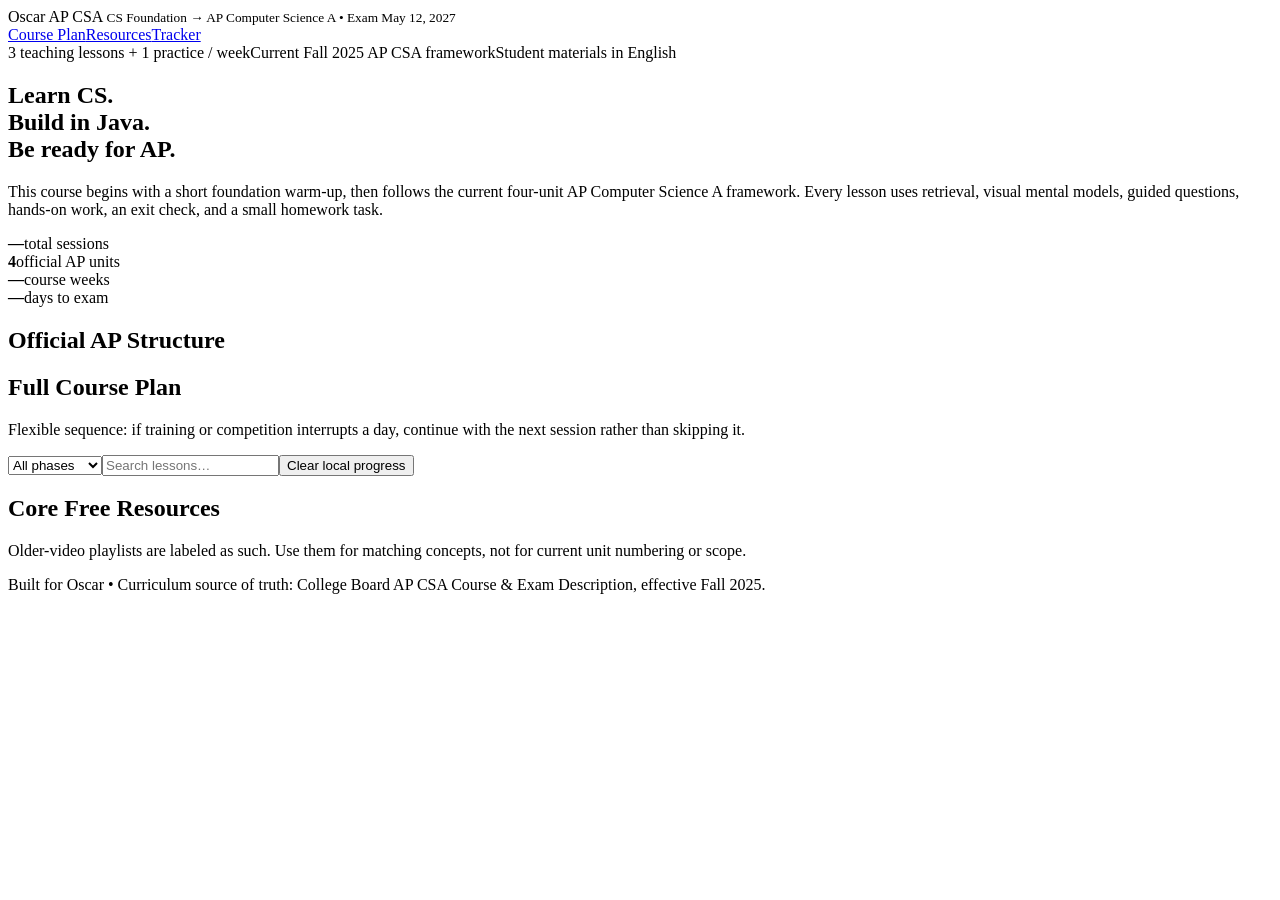
==== index.html @ ec940143 "Add index.html" ====
<!doctype html><html lang="en"><head><meta charset="utf-8"><meta name="viewport" content="width=device-width,initial-scale=1"><title>Oscar AP CSA Course</title><link rel="stylesheet" href="styles.css"></head><body>
<header class="topbar"><div class="wrap"><div class="brand">Oscar AP CSA <small>CS Foundation → AP Computer Science A • Exam May 12, 2027</small></div><nav class="navlinks"><a href="#plan">Course Plan</a><a href="#resources">Resources</a><a href="tracker.html">Tracker</a></nav></div></header>
<main><section class="hero"><div class="wrap"><div class="badges"><span class="badge">3 teaching lessons + 1 practice / week</span><span class="badge">Current Fall 2025 AP CSA framework</span><span class="badge">Student materials in English</span></div><h1>Learn CS.<br>Build in Java.<br>Be ready for AP.</h1><p>This course begins with a short foundation warm-up, then follows the current four-unit AP Computer Science A framework. Every lesson uses retrieval, visual mental models, guided questions, hands-on work, an exit check, and a small homework task.</p><div class="stats"><div class="stat"><b id="lessonCount">—</b><span class="muted">total sessions</span></div><div class="stat"><b>4</b><span class="muted">official AP units</span></div><div class="stat"><b id="weeksCount">—</b><span class="muted">course weeks</span></div><div class="stat"><b id="countdown">—</b><span class="muted">days to exam</span></div></div></div></section>
<section class="section"><div class="wrap"><h2>Official AP Structure</h2><div class="grid g2" id="unitCards"></div></div></section>
<section class="section" id="plan"><div class="wrap"><h2>Full Course Plan</h2><p class="muted">Flexible sequence: if training or competition interrupts a day, continue with the next session rather than skipping it.</p><div class="toolbar"><select id="phaseFilter"><option value="all">All phases</option><option>Foundation</option><option>Unit 1</option><option>Unit 2</option><option>Unit 3</option><option>Unit 4</option><option>Exam Mode</option></select><input id="search" placeholder="Search lessons…"><button class="btn" id="clearProgress">Clear local progress</button></div><div id="weeks"></div></div></section>
<section class="section" id="resources"><div class="wrap"><h2>Core Free Resources</h2><div class="card" id="resourcesList"></div><p class="muted">Older-video playlists are labeled as such. Use them for matching concepts, not for current unit numbering or scope.</p></div></section>
</main><footer class="footer"><div class="wrap">Built for Oscar • Curriculum source of truth: College Board AP CSA Course & Exam Description, effective Fall 2025.</div></footer>
<script src="data.js"></script><script src="app.js"></script></body></html>
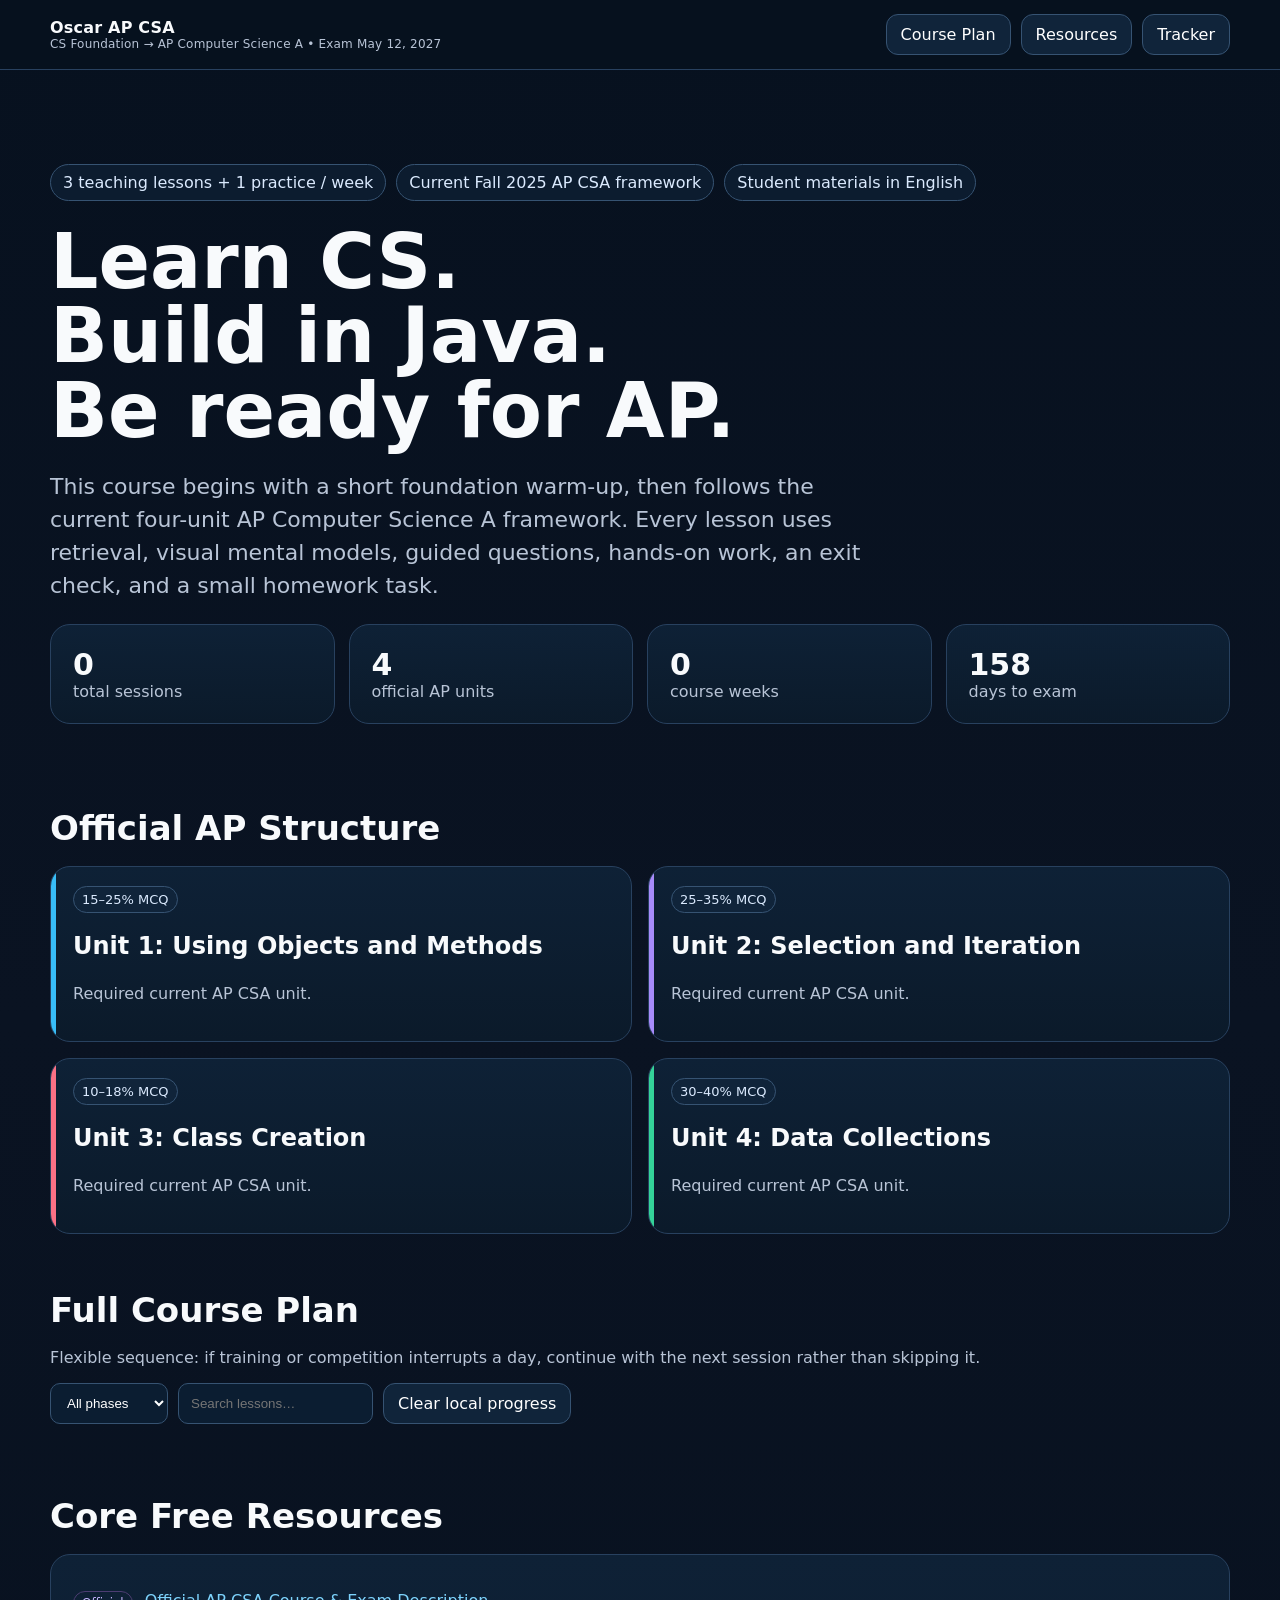
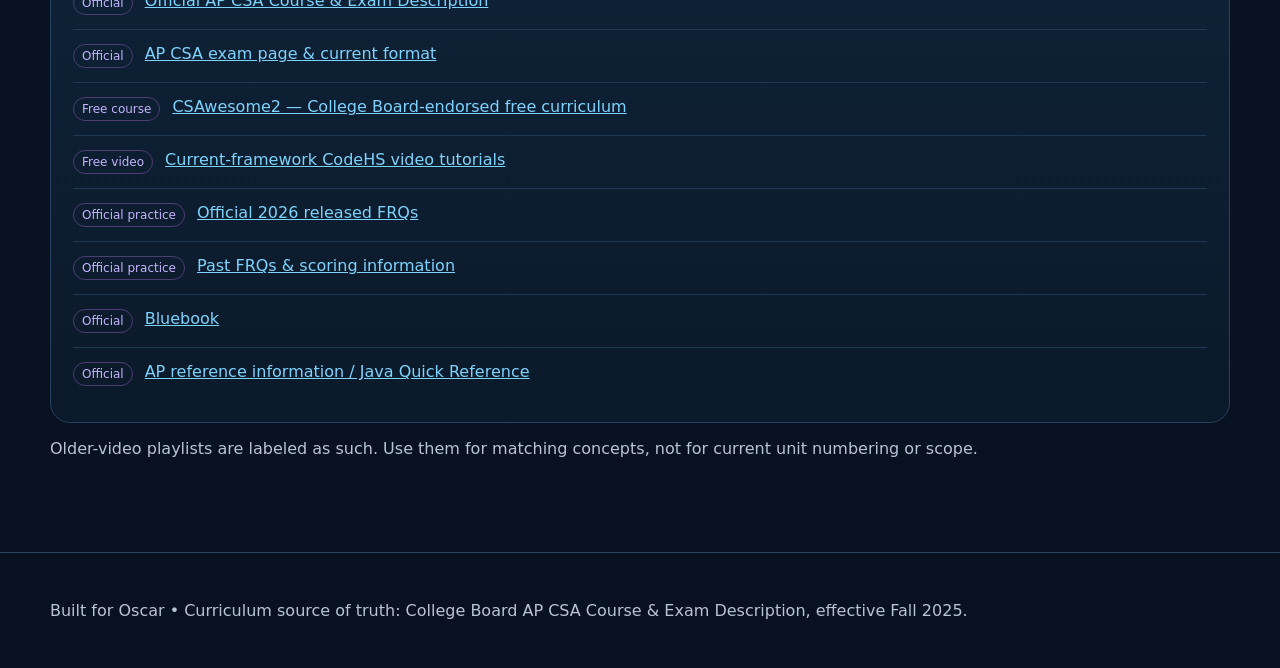
==== commit 482f4637: "Load split course data" ====
--- a/index.html
+++ b/index.html
@@ -5,4 +5,4 @@
 <section class="section" id="plan"><div class="wrap"><h2>Full Course Plan</h2><p class="muted">Flexible sequence: if training or competition interrupts a day, continue with the next session rather than skipping it.</p><div class="toolbar"><select id="phaseFilter"><option value="all">All phases</option><option>Foundation</option><option>Unit 1</option><option>Unit 2</option><option>Unit 3</option><option>Unit 4</option><option>Exam Mode</option></select><input id="search" placeholder="Search lessons…"><button class="btn" id="clearProgress">Clear local progress</button></div><div id="weeks"></div></div></section>
 <section class="section" id="resources"><div class="wrap"><h2>Core Free Resources</h2><div class="card" id="resourcesList"></div><p class="muted">Older-video playlists are labeled as such. Use them for matching concepts, not for current unit numbering or scope.</p></div></section>
 </main><footer class="footer"><div class="wrap">Built for Oscar • Curriculum source of truth: College Board AP CSA Course & Exam Description, effective Fall 2025.</div></footer>
-<script src="data.js"></script><script src="app.js"></script></body></html>+<script src="data.js"></script><script src="data-1.js"></script><script src="data-2.js"></script><script src="data-3.js"></script><script src="data-4.js"></script><script src="data-5.js"></script><script src="data-6.js"></script><script src="data-7.js"></script><script src="data-8.js"></script><script src="data-9.js"></script><script src="data-10.js"></script><script src="app.js"></script></body></html>
--- a/styles.css
+++ b/styles.css
@@ -0,0 +1,4 @@
+:root{--bg:#07111f;--panel:#0d1b2a;--panel2:#11233a;--text:#f8fafc;--muted:#b8c4d6;--accent:#38bdf8;--green:#34d399;--purple:#a78bfa;--rose:#fb7185;--line:#28415f;--code:#020617;--gold:#fbbf24}
+*{box-sizing:border-box}html{scroll-behavior:smooth}body{margin:0;background:linear-gradient(180deg,#07111f,#0a1322 45%,#07111f);color:var(--text);font-family:Inter,ui-sans-serif,system-ui,-apple-system,BlinkMacSystemFont,"Segoe UI",sans-serif}a{color:#7dd3fc}button{font:inherit}.wrap{width:min(1180px,calc(100% - 36px));margin:auto}.topbar{position:sticky;top:0;z-index:50;background:rgba(7,17,31,.94);backdrop-filter:blur(10px);border-bottom:1px solid var(--line)}.topbar .wrap{display:flex;align-items:center;justify-content:space-between;padding:14px 0}.brand{font-weight:800;letter-spacing:.2px}.brand small{display:block;font-weight:500;color:var(--muted);font-size:12px}.navlinks{display:flex;gap:10px;flex-wrap:wrap}.btn,.navlinks a{border:1px solid #365372;background:#10243a;color:#fff;padding:10px 14px;border-radius:12px;text-decoration:none;cursor:pointer}.hero{padding:70px 0 34px}.hero h1{font-size:clamp(42px,7vw,76px);line-height:.98;margin:0 0 18px}.hero p{font-size:22px;color:var(--muted);max-width:850px;line-height:1.5}.badges{display:flex;flex-wrap:wrap;gap:10px;margin:24px 0}.badge{border:1px solid #365372;background:#0c1c2f;padding:8px 12px;border-radius:999px;color:#dbeafe}.stats{display:grid;grid-template-columns:repeat(4,1fr);gap:14px;margin:22px 0}.stat,.card{background:linear-gradient(180deg,#0e2136,#0b1a2a);border:1px solid var(--line);border-radius:20px;padding:22px}.stat b{font-size:30px;display:block}.section{padding:28px 0}.section h2{font-size:34px;margin:0 0 18px}.section h3{font-size:24px}.muted{color:var(--muted)}.grid{display:grid;gap:16px}.g2{grid-template-columns:repeat(2,1fr)}.g3{grid-template-columns:repeat(3,1fr)}.unit-card{position:relative;overflow:hidden}.unit-card:before{content:"";position:absolute;inset:0 auto 0 0;width:5px;background:var(--u)}.weight{font-size:13px;color:#dbeafe;background:#10243a;border:1px solid #365372;padding:5px 8px;border-radius:999px}.week{margin:18px 0;border:1px solid var(--line);border-radius:18px;overflow:hidden;background:#091726}.week-head{display:flex;justify-content:space-between;align-items:center;padding:16px 18px;background:#0e2034}.sessions{display:grid;grid-template-columns:repeat(4,1fr);gap:1px;background:var(--line)}.session{background:#0a1727;padding:16px;min-height:155px}.session a{font-weight:750;text-decoration:none;color:white}.session .meta{font-size:12px;color:#93c5fd;margin:8px 0}.session.done{outline:2px solid var(--green);outline-offset:-2px}.toolbar{display:flex;gap:10px;flex-wrap:wrap;margin:16px 0}.toolbar select,.toolbar input{background:#0b1d31;color:#fff;border:1px solid #365372;border-radius:10px;padding:10px 12px}.resource{display:flex;gap:12px;align-items:flex-start;padding:14px 0;border-bottom:1px solid #1f3853}.resource:last-child{border:0}.kind{font-size:12px;color:#c4b5fd;border:1px solid #4c3d72;border-radius:999px;padding:4px 8px;white-space:nowrap}.footer{padding:48px 0;color:var(--muted);border-top:1px solid var(--line);margin-top:50px}
+.deckbody{overflow:hidden}.deck{height:100vh;width:100vw;position:relative}.slide{display:none;height:100vh;width:100vw;padding:62px 72px 92px;align-items:center;justify-content:center}.slide.active{display:flex}.slidecontent{width:min(1180px,100%);max-height:calc(100vh - 160px);overflow:auto}.slide h1{font-size:clamp(46px,6vw,72px);line-height:1.02;margin:0 0 18px}.slide h2{font-size:clamp(36px,5vw,52px);margin:0 0 22px}.slide p,.slide li{font-size:26px;line-height:1.45}.big{font-size:34px!important}.q{font-size:32px!important;line-height:1.35;background:#091726;border-left:6px solid var(--accent);padding:24px;border-radius:14px}.code{white-space:pre-wrap;background:var(--code);border:1px solid #2d4966;border-radius:16px;padding:20px 22px;font:22px/1.55 "SFMono-Regular",Consolas,monospace;color:#e2e8f0}.cards{display:grid;grid-template-columns:repeat(3,1fr);gap:18px}.teacher{display:none;margin-top:18px;padding:14px 16px;border:1px dashed #56708c;border-radius:12px;background:#081421;color:#cbd5e1;font-size:17px;line-height:1.45}.show-notes .teacher{display:block}.decknav{position:fixed;left:0;right:0;bottom:0;height:68px;background:rgba(2,6,23,.96);display:flex;align-items:center;justify-content:space-between;padding:0 20px;border-top:1px solid #29445f;z-index:30}.decktools{position:fixed;right:18px;top:14px;z-index:30;display:flex;gap:8px}.decknav button,.decktools button,.revealbtn{background:#10243a;color:white;border:1px solid #365372;border-radius:11px;padding:9px 14px;cursor:pointer}.reveal{display:none}.reveal.show{display:block}.flow{display:flex;align-items:center;justify-content:center;gap:14px;flex-wrap:wrap;margin:24px 0}.node{background:#10243a;border:2px solid #365372;border-radius:16px;padding:18px 22px;font-size:24px;font-weight:800}.arrow{font-size:34px;color:var(--accent)}.lesson-meta{color:#93c5fd;font-size:16px!important;text-transform:uppercase;letter-spacing:.08em}.resources-grid{display:grid;grid-template-columns:repeat(2,1fr);gap:14px}.resourcecard{background:#0a192a;border:1px solid #29445f;border-radius:15px;padding:18px}.resourcecard a{font-size:20px;font-weight:700;text-decoration:none}.backhome{position:fixed;left:18px;top:14px;z-index:30}.backhome a{display:inline-block;background:#10243a;color:#fff;border:1px solid #365372;border-radius:11px;padding:9px 14px;text-decoration:none}
+@media(max-width:900px){.stats,.g2,.g3,.sessions,.cards,.resources-grid{grid-template-columns:1fr}.slide{padding:58px 26px 90px}.slide p,.slide li{font-size:21px}.q{font-size:26px!important}.topbar .wrap{align-items:flex-start;gap:14px;flex-direction:column}}
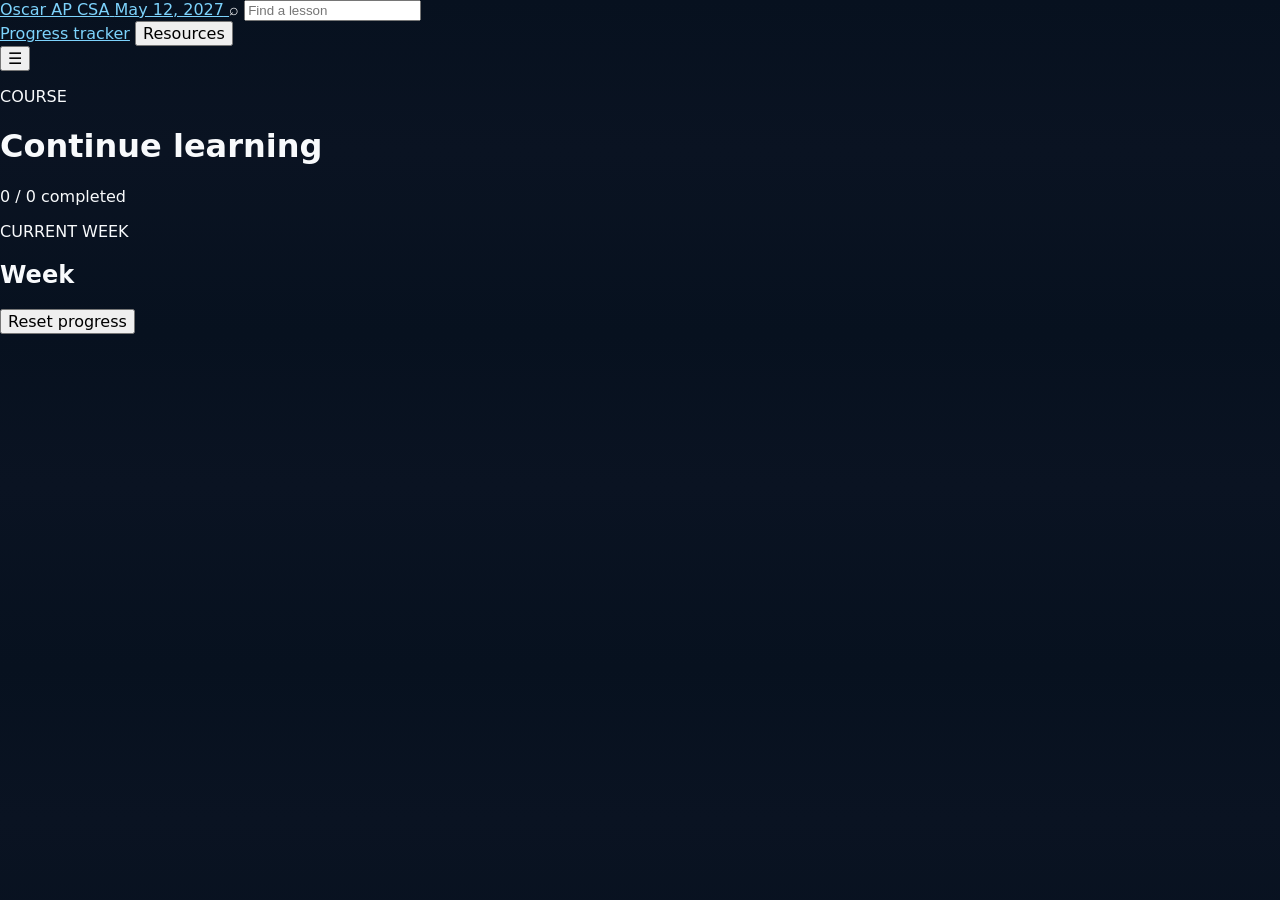
==== commit 7d85020d: "Redesign course home as sidebar workspace" ====
--- a/index.html
+++ b/index.html
@@ -1,8 +1,71 @@
-<!doctype html><html lang="en"><head><meta charset="utf-8"><meta name="viewport" content="width=device-width,initial-scale=1"><title>Oscar AP CSA Course</title><link rel="stylesheet" href="styles.css"></head><body>
-<header class="topbar"><div class="wrap"><div class="brand">Oscar AP CSA <small>CS Foundation → AP Computer Science A • Exam May 12, 2027</small></div><nav class="navlinks"><a href="#plan">Course Plan</a><a href="#resources">Resources</a><a href="tracker.html">Tracker</a></nav></div></header>
-<main><section class="hero"><div class="wrap"><div class="badges"><span class="badge">3 teaching lessons + 1 practice / week</span><span class="badge">Current Fall 2025 AP CSA framework</span><span class="badge">Student materials in English</span></div><h1>Learn CS.<br>Build in Java.<br>Be ready for AP.</h1><p>This course begins with a short foundation warm-up, then follows the current four-unit AP Computer Science A framework. Every lesson uses retrieval, visual mental models, guided questions, hands-on work, an exit check, and a small homework task.</p><div class="stats"><div class="stat"><b id="lessonCount">—</b><span class="muted">total sessions</span></div><div class="stat"><b>4</b><span class="muted">official AP units</span></div><div class="stat"><b id="weeksCount">—</b><span class="muted">course weeks</span></div><div class="stat"><b id="countdown">—</b><span class="muted">days to exam</span></div></div></div></section>
-<section class="section"><div class="wrap"><h2>Official AP Structure</h2><div class="grid g2" id="unitCards"></div></div></section>
-<section class="section" id="plan"><div class="wrap"><h2>Full Course Plan</h2><p class="muted">Flexible sequence: if training or competition interrupts a day, continue with the next session rather than skipping it.</p><div class="toolbar"><select id="phaseFilter"><option value="all">All phases</option><option>Foundation</option><option>Unit 1</option><option>Unit 2</option><option>Unit 3</option><option>Unit 4</option><option>Exam Mode</option></select><input id="search" placeholder="Search lessons…"><button class="btn" id="clearProgress">Clear local progress</button></div><div id="weeks"></div></div></section>
-<section class="section" id="resources"><div class="wrap"><h2>Core Free Resources</h2><div class="card" id="resourcesList"></div><p class="muted">Older-video playlists are labeled as such. Use them for matching concepts, not for current unit numbering or scope.</p></div></section>
-</main><footer class="footer"><div class="wrap">Built for Oscar • Curriculum source of truth: College Board AP CSA Course & Exam Description, effective Fall 2025.</div></footer>
-<script src="data.js"></script><script src="data-1.js"></script><script src="data-2.js"></script><script src="data-3.js"></script><script src="data-4.js"></script><script src="data-5.js"></script><script src="data-6.js"></script><script src="data-7.js"></script><script src="data-8.js"></script><script src="data-9.js"></script><script src="data-10.js"></script><script src="app.js"></script></body></html>+<!doctype html>
+<html lang="en">
+<head>
+<meta charset="utf-8"/>
+<meta name="viewport" content="width=device-width,initial-scale=1"/>
+<title>Oscar AP CSA</title>
+<link rel="stylesheet" href="styles.css"/>
+</head>
+<body class="workspace-body">
+<div class="workspace">
+  <aside class="sidebar" id="sidebar">
+    <div class="sidebar-top">
+      <a class="course-mark" href="index.html">
+        <span class="course-mark-title">Oscar AP CSA</span>
+        <span class="course-mark-sub">May 12, 2027</span>
+      </a>
+      <label class="search-box">
+        <span aria-hidden="true">⌕</span>
+        <input id="navSearch" placeholder="Find a lesson" autocomplete="off"/>
+      </label>
+    </div>
+    <nav id="courseNav" class="course-nav" aria-label="Course navigation"></nav>
+    <div class="sidebar-bottom">
+      <a href="tracker.html">Progress tracker</a>
+      <button id="showResources" class="text-button">Resources</button>
+    </div>
+  </aside>
+
+  <button class="mobile-menu" id="mobileMenu" aria-label="Open course navigation">☰</button>
+
+  <main class="workspace-main">
+    <header class="workspace-header">
+      <div>
+        <p class="eyebrow" id="todayLabel">COURSE</p>
+        <h1 id="currentTitle">Continue learning</h1>
+      </div>
+      <div class="header-progress">
+        <span id="progressText">0 / 0 completed</span>
+        <div class="progress-track"><span id="progressFill"></span></div>
+      </div>
+    </header>
+
+    <section class="continue-panel" id="continuePanel"></section>
+
+    <section class="week-panel">
+      <div class="section-heading">
+        <div>
+          <p class="eyebrow">CURRENT WEEK</p>
+          <h2 id="weekTitle">Week</h2>
+        </div>
+        <button class="text-button" id="markReset">Reset progress</button>
+      </div>
+      <div id="currentWeekList" class="lesson-list"></div>
+    </section>
+
+    <section class="resources-drawer" id="resourcesDrawer" hidden>
+      <div class="section-heading">
+        <div>
+          <p class="eyebrow">REFERENCE</p>
+          <h2>Free resources</h2>
+        </div>
+        <button class="text-button" id="closeResources">Close</button>
+      </div>
+      <div id="resourcesList" class="plain-resource-list"></div>
+    </section>
+  </main>
+</div>
+
+<script src="data.js"></script><script src="data-1.js"></script><script src="data-2.js"></script><script src="data-3.js"></script><script src="data-4.js"></script><script src="data-5.js"></script><script src="data-6.js"></script><script src="data-7.js"></script><script src="data-8.js"></script><script src="data-9.js"></script><script src="data-10.js"></script><script src="app.js"></script>
+</body>
+</html>
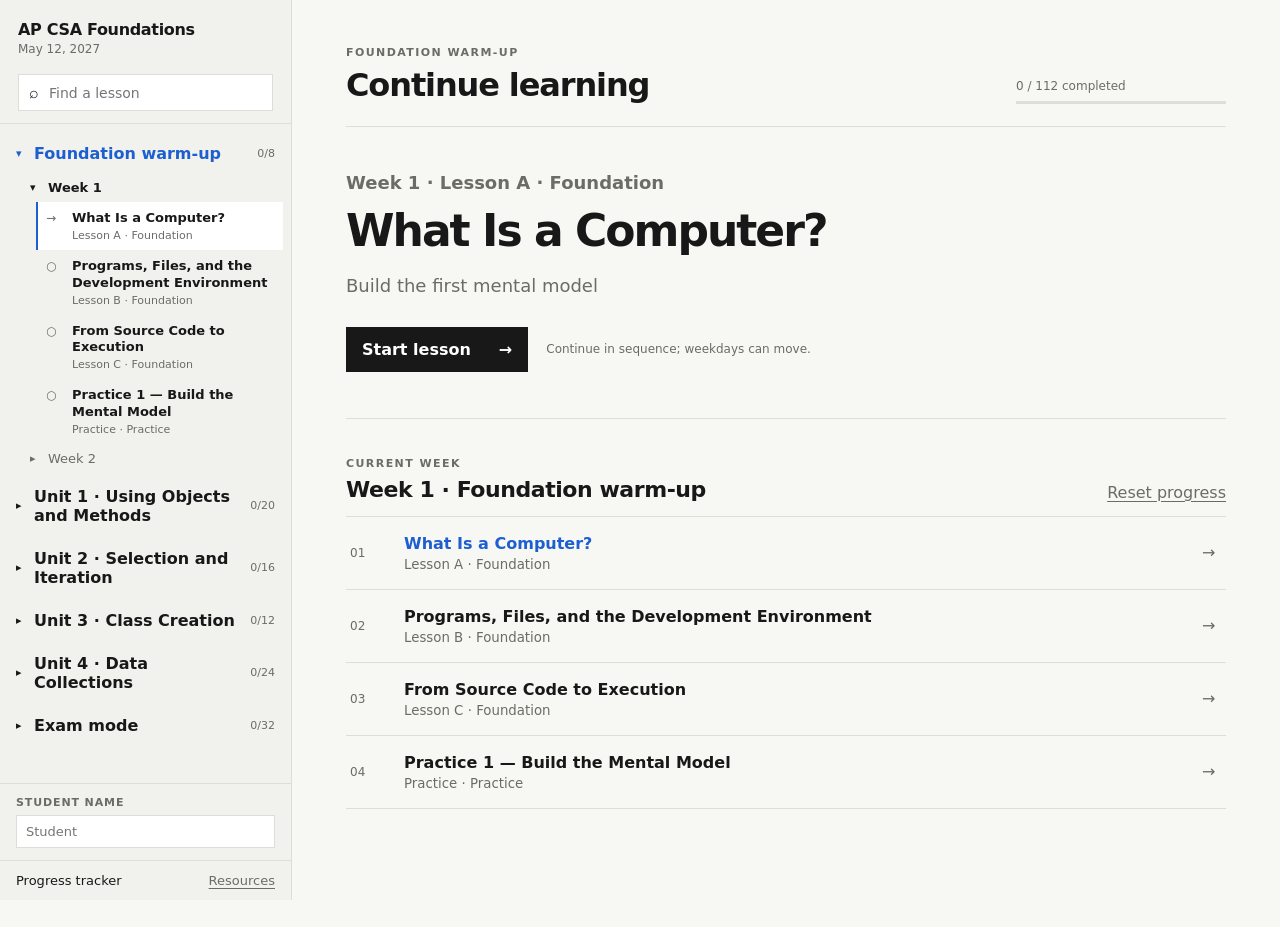
==== commit 2511b10b: "Make course branding reusable and add student profile" ====
--- a/index.html
+++ b/index.html
@@ -3,7 +3,7 @@
 <head>
 <meta charset="utf-8"/>
 <meta name="viewport" content="width=device-width,initial-scale=1"/>
-<title>Oscar AP CSA</title>
+<title>AP CSA Foundations</title>
 <link rel="stylesheet" href="styles.css"/>
 </head>
 <body class="workspace-body">
@@ -11,7 +11,7 @@
   <aside class="sidebar" id="sidebar">
     <div class="sidebar-top">
       <a class="course-mark" href="index.html">
-        <span class="course-mark-title">Oscar AP CSA</span>
+        <span class="course-mark-title">AP CSA Foundations</span>
         <span class="course-mark-sub">May 12, 2027</span>
       </a>
       <label class="search-box">
@@ -20,6 +20,10 @@
       </label>
     </div>
     <nav id="courseNav" class="course-nav" aria-label="Course navigation"></nav>
+    <div class="student-setting">
+      <label for="studentNameInput">Student name</label>
+      <input id="studentNameInput" placeholder="Student" autocomplete="off"/>
+    </div>
     <div class="sidebar-bottom">
       <a href="tracker.html">Progress tracker</a>
       <button id="showResources" class="text-button">Resources</button>
--- a/styles.css
+++ b/styles.css
@@ -1,4 +1,154 @@
-:root{--bg:#07111f;--panel:#0d1b2a;--panel2:#11233a;--text:#f8fafc;--muted:#b8c4d6;--accent:#38bdf8;--green:#34d399;--purple:#a78bfa;--rose:#fb7185;--line:#28415f;--code:#020617;--gold:#fbbf24}
-*{box-sizing:border-box}html{scroll-behavior:smooth}body{margin:0;background:linear-gradient(180deg,#07111f,#0a1322 45%,#07111f);color:var(--text);font-family:Inter,ui-sans-serif,system-ui,-apple-system,BlinkMacSystemFont,"Segoe UI",sans-serif}a{color:#7dd3fc}button{font:inherit}.wrap{width:min(1180px,calc(100% - 36px));margin:auto}.topbar{position:sticky;top:0;z-index:50;background:rgba(7,17,31,.94);backdrop-filter:blur(10px);border-bottom:1px solid var(--line)}.topbar .wrap{display:flex;align-items:center;justify-content:space-between;padding:14px 0}.brand{font-weight:800;letter-spacing:.2px}.brand small{display:block;font-weight:500;color:var(--muted);font-size:12px}.navlinks{display:flex;gap:10px;flex-wrap:wrap}.btn,.navlinks a{border:1px solid #365372;background:#10243a;color:#fff;padding:10px 14px;border-radius:12px;text-decoration:none;cursor:pointer}.hero{padding:70px 0 34px}.hero h1{font-size:clamp(42px,7vw,76px);line-height:.98;margin:0 0 18px}.hero p{font-size:22px;color:var(--muted);max-width:850px;line-height:1.5}.badges{display:flex;flex-wrap:wrap;gap:10px;margin:24px 0}.badge{border:1px solid #365372;background:#0c1c2f;padding:8px 12px;border-radius:999px;color:#dbeafe}.stats{display:grid;grid-template-columns:repeat(4,1fr);gap:14px;margin:22px 0}.stat,.card{background:linear-gradient(180deg,#0e2136,#0b1a2a);border:1px solid var(--line);border-radius:20px;padding:22px}.stat b{font-size:30px;display:block}.section{padding:28px 0}.section h2{font-size:34px;margin:0 0 18px}.section h3{font-size:24px}.muted{color:var(--muted)}.grid{display:grid;gap:16px}.g2{grid-template-columns:repeat(2,1fr)}.g3{grid-template-columns:repeat(3,1fr)}.unit-card{position:relative;overflow:hidden}.unit-card:before{content:"";position:absolute;inset:0 auto 0 0;width:5px;background:var(--u)}.weight{font-size:13px;color:#dbeafe;background:#10243a;border:1px solid #365372;padding:5px 8px;border-radius:999px}.week{margin:18px 0;border:1px solid var(--line);border-radius:18px;overflow:hidden;background:#091726}.week-head{display:flex;justify-content:space-between;align-items:center;padding:16px 18px;background:#0e2034}.sessions{display:grid;grid-template-columns:repeat(4,1fr);gap:1px;background:var(--line)}.session{background:#0a1727;padding:16px;min-height:155px}.session a{font-weight:750;text-decoration:none;color:white}.session .meta{font-size:12px;color:#93c5fd;margin:8px 0}.session.done{outline:2px solid var(--green);outline-offset:-2px}.toolbar{display:flex;gap:10px;flex-wrap:wrap;margin:16px 0}.toolbar select,.toolbar input{background:#0b1d31;color:#fff;border:1px solid #365372;border-radius:10px;padding:10px 12px}.resource{display:flex;gap:12px;align-items:flex-start;padding:14px 0;border-bottom:1px solid #1f3853}.resource:last-child{border:0}.kind{font-size:12px;color:#c4b5fd;border:1px solid #4c3d72;border-radius:999px;padding:4px 8px;white-space:nowrap}.footer{padding:48px 0;color:var(--muted);border-top:1px solid var(--line);margin-top:50px}
-.deckbody{overflow:hidden}.deck{height:100vh;width:100vw;position:relative}.slide{display:none;height:100vh;width:100vw;padding:62px 72px 92px;align-items:center;justify-content:center}.slide.active{display:flex}.slidecontent{width:min(1180px,100%);max-height:calc(100vh - 160px);overflow:auto}.slide h1{font-size:clamp(46px,6vw,72px);line-height:1.02;margin:0 0 18px}.slide h2{font-size:clamp(36px,5vw,52px);margin:0 0 22px}.slide p,.slide li{font-size:26px;line-height:1.45}.big{font-size:34px!important}.q{font-size:32px!important;line-height:1.35;background:#091726;border-left:6px solid var(--accent);padding:24px;border-radius:14px}.code{white-space:pre-wrap;background:var(--code);border:1px solid #2d4966;border-radius:16px;padding:20px 22px;font:22px/1.55 "SFMono-Regular",Consolas,monospace;color:#e2e8f0}.cards{display:grid;grid-template-columns:repeat(3,1fr);gap:18px}.teacher{display:none;margin-top:18px;padding:14px 16px;border:1px dashed #56708c;border-radius:12px;background:#081421;color:#cbd5e1;font-size:17px;line-height:1.45}.show-notes .teacher{display:block}.decknav{position:fixed;left:0;right:0;bottom:0;height:68px;background:rgba(2,6,23,.96);display:flex;align-items:center;justify-content:space-between;padding:0 20px;border-top:1px solid #29445f;z-index:30}.decktools{position:fixed;right:18px;top:14px;z-index:30;display:flex;gap:8px}.decknav button,.decktools button,.revealbtn{background:#10243a;color:white;border:1px solid #365372;border-radius:11px;padding:9px 14px;cursor:pointer}.reveal{display:none}.reveal.show{display:block}.flow{display:flex;align-items:center;justify-content:center;gap:14px;flex-wrap:wrap;margin:24px 0}.node{background:#10243a;border:2px solid #365372;border-radius:16px;padding:18px 22px;font-size:24px;font-weight:800}.arrow{font-size:34px;color:var(--accent)}.lesson-meta{color:#93c5fd;font-size:16px!important;text-transform:uppercase;letter-spacing:.08em}.resources-grid{display:grid;grid-template-columns:repeat(2,1fr);gap:14px}.resourcecard{background:#0a192a;border:1px solid #29445f;border-radius:15px;padding:18px}.resourcecard a{font-size:20px;font-weight:700;text-decoration:none}.backhome{position:fixed;left:18px;top:14px;z-index:30}.backhome a{display:inline-block;background:#10243a;color:#fff;border:1px solid #365372;border-radius:11px;padding:9px 14px;text-decoration:none}
-@media(max-width:900px){.stats,.g2,.g3,.sessions,.cards,.resources-grid{grid-template-columns:1fr}.slide{padding:58px 26px 90px}.slide p,.slide li{font-size:21px}.q{font-size:26px!important}.topbar .wrap{align-items:flex-start;gap:14px;flex-direction:column}}+:root{
+ --paper:#f7f7f4;--surface:#fff;--ink:#181818;--muted:#6b6b67;--line:#deded8;--line-strong:#c9c9c2;
+ --accent:#1d5fd1;--accent-soft:#edf3ff;--success:#287a4b;--code:#17191d;--code-ink:#f3f4f6;
+ --sidebar:292px;
+}
+*{box-sizing:border-box}
+html{scroll-behavior:smooth}
+body{margin:0;color:var(--ink);background:var(--paper);font-family:Inter,ui-sans-serif,system-ui,-apple-system,BlinkMacSystemFont,"Segoe UI",sans-serif}
+a{color:inherit}button,input{font:inherit}
+.workspace{min-height:100vh;display:grid;grid-template-columns:var(--sidebar) 1fr}
+.sidebar{position:sticky;top:0;height:100vh;border-right:1px solid var(--line);background:#f1f1ed;display:flex;flex-direction:column;overflow:hidden}
+.sidebar-top{padding:20px 18px 12px;border-bottom:1px solid var(--line)}
+.course-mark{text-decoration:none;display:block;margin-bottom:18px}
+.course-mark-title{display:block;font-weight:750;letter-spacing:-.02em}
+.course-mark-sub{display:block;margin-top:3px;font-size:12px;color:var(--muted)}
+.search-box{display:flex;align-items:center;gap:8px;background:var(--surface);border:1px solid var(--line);padding:8px 10px}
+.search-box input{border:0;outline:0;background:transparent;width:100%;font-size:14px}
+.course-nav{flex:1;overflow:auto;padding:10px 8px 24px}
+.nav-group{margin-bottom:4px}
+.nav-group-head,.nav-week-head{width:100%;border:0;background:transparent;text-align:left;display:grid;align-items:center;cursor:pointer;color:var(--ink)}
+.nav-group-head{grid-template-columns:18px 1fr auto;padding:10px 8px;font-weight:650}
+.nav-group-head.current{color:var(--accent)}
+.nav-count{font-size:11px;color:var(--muted);font-weight:500}
+.nav-week-head{grid-template-columns:18px 1fr;padding:7px 10px 7px 22px;font-size:13px;color:var(--muted)}
+.nav-week-head.current{color:var(--ink);font-weight:650}
+.chev{font-size:11px}
+.nav-lessons{padding-left:28px}
+.nav-lesson{display:grid;grid-template-columns:18px 1fr;gap:8px;text-decoration:none;padding:8px 8px;border-left:2px solid transparent;font-size:13px}
+.nav-lesson b{font-weight:570;display:block;line-height:1.25}
+.nav-lesson small{display:block;color:var(--muted);font-size:11px;margin-top:3px}
+.nav-lesson:hover{background:#e8e8e3}.nav-lesson.active{background:var(--surface);border-left-color:var(--accent)}
+.nav-lesson.complete .lesson-status{color:var(--success)}
+.lesson-status{font-size:12px;color:var(--muted);padding-top:1px}
+.sidebar-bottom{border-top:1px solid var(--line);padding:12px 16px;display:flex;justify-content:space-between;align-items:center;font-size:13px}
+.sidebar-bottom a{text-decoration:none}
+.text-button{border:0;background:transparent;padding:0;color:var(--muted);cursor:pointer;text-decoration:underline;text-underline-offset:3px}
+.workspace-main{padding:46px 54px 80px;max-width:1120px;width:100%;margin:0 auto}
+.workspace-header{display:flex;justify-content:space-between;align-items:end;border-bottom:1px solid var(--line);padding-bottom:22px}
+.eyebrow{font-size:11px;letter-spacing:.13em;font-weight:750;color:var(--muted);margin:0 0 7px}
+.workspace-header h1{font-size:32px;letter-spacing:-.035em;margin:0}
+.header-progress{min-width:210px;font-size:12px;color:var(--muted)}
+.progress-track{height:3px;background:#dfdfda;margin-top:8px}.progress-track span{display:block;height:100%;background:var(--accent);width:0}
+.continue-panel{padding:42px 0 46px;border-bottom:1px solid var(--line)}
+.continue-copy{max-width:740px}.lesson-kicker{font-size:12px;color:var(--accent);font-weight:700;margin:0 0 12px}
+.continue-copy h2{font-size:44px;line-height:1.04;letter-spacing:-.045em;margin:0 0 12px;font-weight:700}
+.continue-copy>p{font-size:18px;color:var(--muted);line-height:1.5}
+.continue-actions{display:flex;align-items:center;gap:18px;margin-top:28px}
+.primary-action{display:inline-flex;align-items:center;gap:28px;background:var(--ink);color:white;text-decoration:none;padding:13px 16px;font-weight:650}
+.continue-actions .muted{font-size:12px}
+.week-panel,.resources-drawer{padding:38px 0}
+.section-heading{display:flex;justify-content:space-between;align-items:end;margin-bottom:14px}
+.section-heading h2{margin:0;font-size:22px;letter-spacing:-.02em}
+.lesson-list{border-top:1px solid var(--line)}
+.lesson-row{display:grid;grid-template-columns:42px 1fr 20px;align-items:center;gap:12px;padding:17px 4px;border-bottom:1px solid var(--line);text-decoration:none}
+.lesson-row:hover{background:#f0f0ec}
+.lesson-row.current .row-main b{color:var(--accent)}
+.lesson-row.done .row-index{color:var(--success)}
+.row-index{font-variant-numeric:tabular-nums;font-size:12px;color:var(--muted)}
+.row-main b{display:block;font-size:16px;font-weight:620}.row-main small{display:block;margin-top:4px;color:var(--muted)}
+.row-arrow{color:var(--muted)}
+.plain-resource-list{border-top:1px solid var(--line)}
+.plain-resource{display:flex;justify-content:space-between;align-items:center;padding:14px 2px;border-bottom:1px solid var(--line);text-decoration:none}
+.plain-resource b{display:block;font-size:15px;font-weight:620}.plain-resource small{display:block;color:var(--muted);margin-top:3px}
+.mobile-menu{display:none}
+
+/* Lesson experience */
+.deckbody{overflow:hidden;background:#f8f8f5}
+.backhome{position:fixed;top:18px;left:22px;z-index:40}.backhome a{text-decoration:none;font-size:13px;color:var(--muted)}
+.decktools{position:fixed;right:20px;top:14px;z-index:40;display:flex;gap:8px}
+.decktools button,.decknav button{border:1px solid var(--line-strong);background:rgba(255,255,255,.92);padding:8px 11px;cursor:pointer;color:var(--ink)}
+.deck{height:100vh;width:100vw}
+.slide{display:none;height:100vh;width:100vw;padding:58px 4.5vw 78px;align-items:center;justify-content:center;background:#f8f8f5}
+.slide.active{display:flex}.slidecontent{width:min(1420px,100%);max-height:calc(100vh - 138px);overflow:auto}
+.slide h1{font-size:clamp(62px,7.8vw,112px);line-height:.98;letter-spacing:-.058em;margin:0 0 22px;font-weight:720}
+.slide h2{font-size:clamp(46px,5.5vw,76px);line-height:1.03;letter-spacing:-.045em;margin:0 0 30px}
+.slide p,.slide li{font-size:clamp(28px,2.25vw,38px);line-height:1.42}.big{font-size:clamp(38px,3.3vw,52px)!important}.muted{color:var(--muted)}
+.lesson-meta{font-size:15px!important;letter-spacing:.12em;text-transform:uppercase;color:var(--muted);font-weight:750}
+.q{font-size:clamp(42px,4.7vw,66px)!important;line-height:1.12!important;letter-spacing:-.035em;margin:30px 0}
+.code{white-space:pre-wrap;background:var(--code);color:var(--code-ink);border:0;border-radius:0;padding:30px 34px;font:clamp(32px,2.65vw,42px)/1.52 "SFMono-Regular",Consolas,monospace}
+.code-line{display:block;transition:opacity .25s ease,transform .25s ease,background .25s ease}
+.focus-line{background:#272b33;margin:0 -12px;padding:0 12px}
+.beat{display:none}
+.beat.revealed{display:block;animation:revealUp .28s ease both}
+span.beat.revealed{display:inline}
+.code-line.beat.revealed{display:block}
+.memory-board.beat.revealed,.variable-profile.beat.revealed,.step-line.beat.revealed,.cards.beat.revealed{display:grid}
+@keyframes revealUp{from{opacity:0;transform:translateY(9px)}to{opacity:1;transform:none}}
+.memory-board,.variable-profile{display:grid;grid-template-columns:190px 1fr;gap:1px;background:var(--line);border:1px solid var(--line);max-width:760px;margin:30px 0}
+.memory-board:before{content:"MEMORY";grid-column:1/-1;background:#efefeb;color:var(--muted);font:700 13px/1.2 ui-sans-serif,system-ui;padding:10px 16px;letter-spacing:.12em}
+.variable-profile:before{content:"VARIABLE";grid-column:1/-1;background:#efefeb;color:var(--muted);font:700 13px/1.2 ui-sans-serif,system-ui;padding:10px 16px;letter-spacing:.12em}
+.memory-board>*,.variable-profile>*{background:white;padding:17px 20px}
+.memory-board .name,.variable-profile .name{font:500 24px/1.2 monospace;color:var(--muted)}
+.memory-board .value,.variable-profile .value{font:650 34px/1.2 monospace}
+.equation{font:650 clamp(40px,5vw,70px)/1.18 "SFMono-Regular",Consolas,monospace;margin:30px 0}
+.change-row{display:flex;align-items:center;gap:20px;font:650 32px/1.2 "SFMono-Regular",Consolas,monospace}.old{color:var(--muted);text-decoration:line-through}.new{color:var(--accent)}
+.conclusion{border-left:3px solid var(--accent);padding-left:18px;margin-top:30px}
+.cards{display:grid;grid-template-columns:repeat(3,1fr);gap:26px}.card{border-top:2px solid var(--line-strong);padding-top:18px}.card h3{font-size:16px;color:var(--muted);margin:0 0 10px}.card p{font-size:clamp(27px,2.2vw,36px);margin:0}
+.flow{display:flex;align-items:center;gap:10px;flex-wrap:wrap}.node{border-bottom:2px solid var(--line-strong);padding:9px 3px;font-weight:650}.arrow{color:var(--muted)}
+.resources-grid{display:grid;grid-template-columns:1fr 1fr;border-top:1px solid var(--line);border-left:1px solid var(--line)}
+.resourcecard{border-right:1px solid var(--line);border-bottom:1px solid var(--line);padding:18px}.resourcecard a{text-decoration:none;font-weight:620}.kind{font-size:11px;color:var(--muted)}
+.decknav{position:fixed;left:0;right:0;bottom:0;height:62px;background:rgba(248,248,245,.94);border-top:1px solid var(--line);display:flex;align-items:center;justify-content:space-between;padding:0 20px;z-index:35}
+.decknav button{min-width:92px}.counter{font-size:12px;color:var(--muted)}
+.teacher-panel{position:fixed;right:18px;top:60px;width:min(380px,calc(100vw - 36px));max-height:calc(100vh - 140px);overflow:auto;background:#fffbe8;border:1px solid #d5c989;padding:18px 20px;z-index:60;box-shadow:0 12px 30px rgba(0,0,0,.12)}
+.teacher-panel[hidden]{display:none}.teacher-panel h3{margin:0 0 10px;font-size:13px;text-transform:uppercase;letter-spacing:.08em}.teacher-panel p{font-size:15px;line-height:1.5;margin:0;white-space:pre-line}
+.teacher{display:none}.revealbtn{border:1px solid var(--line-strong);background:white;padding:9px 12px}.reveal{display:none}.reveal.show{display:block}
+.prompt-label{font-size:12px!important;text-transform:uppercase;letter-spacing:.12em;color:var(--muted);font-weight:750}
+.centered{text-align:center}.spacer{height:12px}
+
+@media(max-width:860px){
+ .workspace{display:block}.sidebar{position:fixed;left:-310px;width:292px;z-index:90;transition:left .2s ease}.sidebar.open{left:0}
+ .mobile-menu{display:block;position:fixed;left:14px;top:12px;z-index:80;border:1px solid var(--line);background:white;padding:8px 10px}
+ .workspace-main{padding:62px 22px 60px}.workspace-header{align-items:flex-start;gap:24px;flex-direction:column}.header-progress{width:100%}
+ .continue-copy h2{font-size:36px}.continue-actions{align-items:flex-start;flex-direction:column}
+ .slide{padding:62px 24px 82px}.slide p,.slide li{font-size:22px}.slide h1{font-size:52px}.slide h2{font-size:40px}.q{font-size:34px!important}.code{font-size:25px;padding:22px 20px}.cards,.resources-grid{grid-template-columns:1fr}.decktools{right:12px}
+}
+.decktools button.completed{border-color:#93b8a2;color:var(--success);background:#f2faf5}
+.tracker-page{max-width:860px;margin:0 auto;padding:48px 28px 90px}
+.tracker-back{font-size:13px;color:var(--muted);text-decoration:none}
+.tracker-header{padding:44px 0 34px;border-bottom:1px solid var(--line);margin-bottom:18px}
+.tracker-header h1{font-size:42px;letter-spacing:-.04em;margin:0 0 24px}
+.tracker-progress-line{font-size:12px;color:var(--muted);max-width:360px}
+.tracker-week{padding:24px 0;border-bottom:1px solid var(--line)}
+.tracker-week-head{display:flex;justify-content:space-between;align-items:end;margin-bottom:10px}
+.tracker-week-head h2{margin:0;font-size:21px}
+.tracker-week-head>span{font-size:12px;color:var(--muted)}
+.tracker-check{width:32px;height:32px;border:0;background:transparent;cursor:pointer;color:var(--muted);font-size:16px;text-align:left;padding:0}
+.tracker-week .lesson-row{grid-template-columns:42px 1fr 20px}
+.tracker-week .row-main{text-decoration:none}
+
+@media(min-width:1500px){
+ .slide{padding-left:5vw;padding-right:5vw}
+ .slidecontent{width:min(1540px,100%)}
+ .slide p,.slide li{font-size:36px}
+ .code{font-size:40px}
+ .teacher-panel p{font-size:16px}
+}
+.code-em{color:#9bd1ff}
+.console-box,.terminal-box{border:2px solid var(--line-strong);background:white;padding:18px 22px 20px;margin-top:22px;max-width:900px;font:650 clamp(32px,3.2vw,48px)/1.25 "SFMono-Regular",Consolas,monospace}
+.console-box:before,.terminal-box:before{display:block;margin-bottom:12px;font:700 13px/1.2 ui-sans-serif,system-ui;letter-spacing:.12em;color:var(--muted)}
+.console-box:before{content:"CONSOLE"}
+.terminal-box:before{content:"TERMINAL"}
+.concept-reveal{border-left:4px solid var(--accent);padding:12px 0 12px 22px;margin:24px 0;max-width:1000px;font-size:clamp(34px,3.6vw,54px);line-height:1.22;font-weight:650}
+.eval-step{font:650 clamp(40px,5vw,70px)/1.18 "SFMono-Regular",Consolas,monospace;margin:30px 0}
+.flow-step{font:650 clamp(34px,4.2vw,60px)/1.2 ui-sans-serif,system-ui;margin:24px 0}
+.output-box{border:2px solid var(--line-strong);background:white;padding:18px 22px;margin-top:22px;max-width:760px;font:650 clamp(32px,3.2vw,48px)/1.25 "SFMono-Regular",Consolas,monospace}
+.error-box{border-left:5px solid #b44b4b;background:#fff5f5;padding:18px 22px;margin:24px 0}
+.step-line{display:grid;grid-template-columns:44px 1fr;gap:16px;align-items:start;margin:18px 0}
+.step-num{font:650 18px/1.4 monospace;color:var(--muted);padding-top:6px}
+.step-text{font-size:clamp(28px,2.4vw,38px);line-height:1.38}
+
+.student-setting{padding:12px 16px;border-top:1px solid var(--line);display:grid;gap:6px}
+.student-setting label{font-size:11px;color:var(--muted);letter-spacing:.08em;text-transform:uppercase;font-weight:700}
+.student-setting input{width:100%;border:1px solid var(--line);background:var(--surface);padding:8px 9px;font-size:13px;outline:none}
+.student-setting input:focus{border-color:var(--accent)}
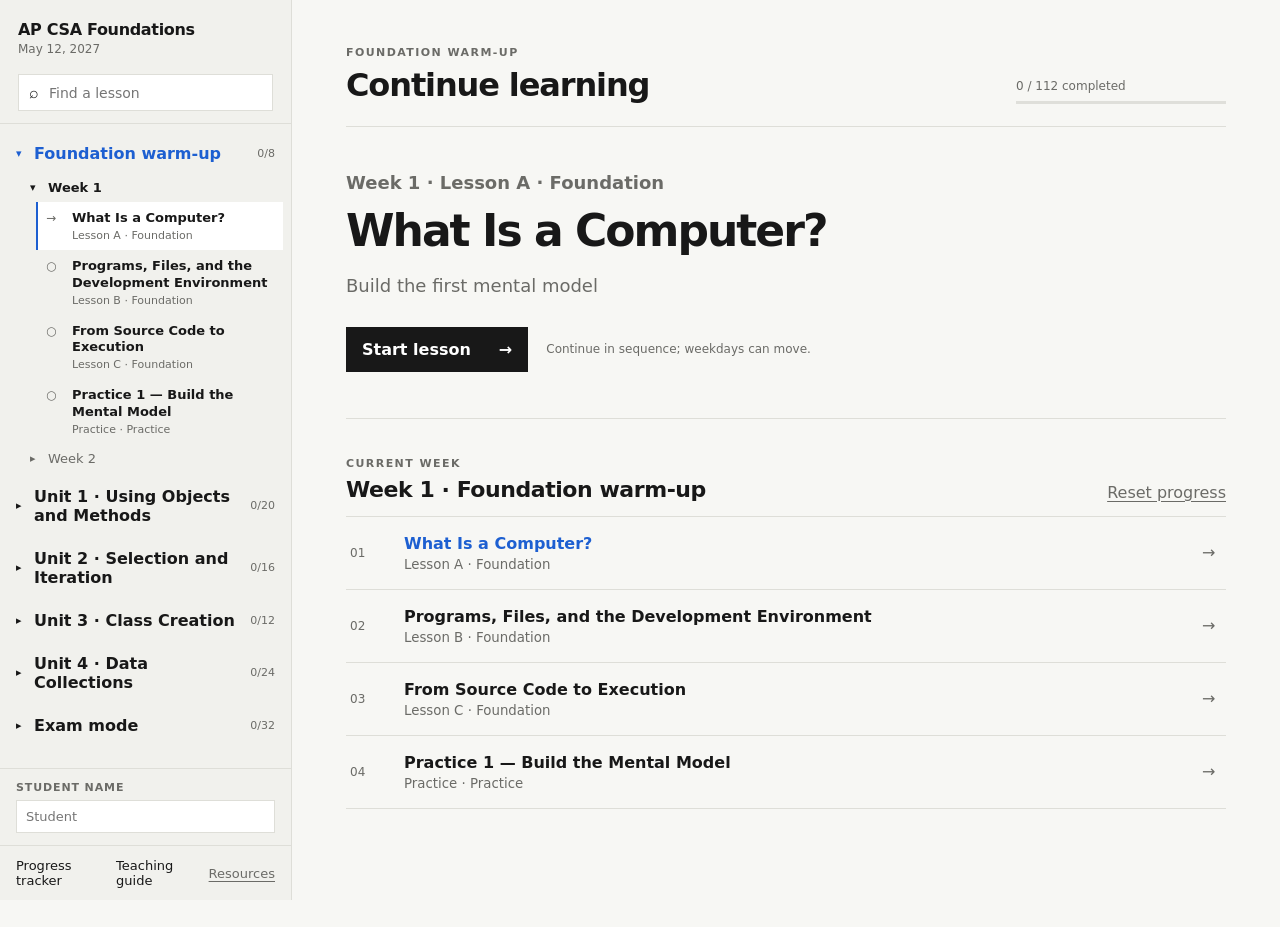
==== commit 9a749c8c: "Link teaching guide from course sidebar" ====
--- a/index.html
+++ b/index.html
@@ -24,8 +24,9 @@
       <label for="studentNameInput">Student name</label>
       <input id="studentNameInput" placeholder="Student" autocomplete="off"/>
     </div>
-    <div class="sidebar-bottom">
+    <div class="sidebar-bottom sidebar-bottom-stacked">
       <a href="tracker.html">Progress tracker</a>
+      <a href="teaching.html">Teaching guide</a>
       <button id="showResources" class="text-button">Resources</button>
     </div>
   </aside>
--- a/styles.css
+++ b/styles.css
@@ -1,6 +1,6 @@
 :root{
  --paper:#f7f7f4;--surface:#fff;--ink:#181818;--muted:#6b6b67;--line:#deded8;--line-strong:#c9c9c2;
- --accent:#1d5fd1;--accent-soft:#edf3ff;--success:#287a4b;--code:#17191d;--code-ink:#f3f4f6;
+ --accent:#1d5fd1;--accent-soft:#edf3ff;--success:#287a4b;--output:#0b7653;--output-soft:#eef8f3;--output-line:#9bcdb8;--code:#17191d;--code-ink:#f3f4f6;
  --sidebar:292px;
 }
 *{box-sizing:border-box}
@@ -69,8 +69,8 @@
 .decktools{position:fixed;right:20px;top:14px;z-index:40;display:flex;gap:8px}
 .decktools button,.decknav button{border:1px solid var(--line-strong);background:rgba(255,255,255,.92);padding:8px 11px;cursor:pointer;color:var(--ink)}
 .deck{height:100vh;width:100vw}
-.slide{display:none;height:100vh;width:100vw;padding:58px 4.5vw 78px;align-items:center;justify-content:center;background:#f8f8f5}
-.slide.active{display:flex}.slidecontent{width:min(1420px,100%);max-height:calc(100vh - 138px);overflow:auto}
+.slide{display:none;height:100vh;width:100vw;padding:58px 4.5vw 78px;align-items:center;justify-content:center;background:#f8f8f5;overflow:hidden}
+.slide.active{display:flex}.slidecontent{width:min(1420px,100%);max-height:none;overflow:visible;zoom:1}
 .slide h1{font-size:clamp(62px,7.8vw,112px);line-height:.98;letter-spacing:-.058em;margin:0 0 22px;font-weight:720}
 .slide h2{font-size:clamp(46px,5.5vw,76px);line-height:1.03;letter-spacing:-.045em;margin:0 0 30px}
 .slide p,.slide li{font-size:clamp(28px,2.25vw,38px);line-height:1.42}.big{font-size:clamp(38px,3.3vw,52px)!important}.muted{color:var(--muted)}
@@ -111,7 +111,7 @@
  .mobile-menu{display:block;position:fixed;left:14px;top:12px;z-index:80;border:1px solid var(--line);background:white;padding:8px 10px}
  .workspace-main{padding:62px 22px 60px}.workspace-header{align-items:flex-start;gap:24px;flex-direction:column}.header-progress{width:100%}
  .continue-copy h2{font-size:36px}.continue-actions{align-items:flex-start;flex-direction:column}
- .slide{padding:62px 24px 82px}.slide p,.slide li{font-size:22px}.slide h1{font-size:52px}.slide h2{font-size:40px}.q{font-size:34px!important}.code{font-size:25px;padding:22px 20px}.cards,.resources-grid{grid-template-columns:1fr}.decktools{right:12px}
+ .slide{padding:62px 24px 82px}.slide p,.slide li{font-size:22px}.slide h1{font-size:52px}.slide h2{font-size:40px}.q{font-size:34px!important}.code{font-size:25px;padding:22px 20px}.console-box{font-size:32px;padding:18px 18px}.cards,.resources-grid{grid-template-columns:1fr}.decktools{right:12px}
 }
 .decktools button.completed{border-color:#93b8a2;color:var(--success);background:#f2faf5}
 .tracker-page{max-width:860px;margin:0 auto;padding:48px 28px 90px}
@@ -135,10 +135,10 @@
  .teacher-panel p{font-size:16px}
 }
 .code-em{color:#9bd1ff}
-.console-box,.terminal-box{border:2px solid var(--line-strong);background:white;padding:18px 22px 20px;margin-top:22px;max-width:900px;font:650 clamp(32px,3.2vw,48px)/1.25 "SFMono-Regular",Consolas,monospace}
-.console-box:before,.terminal-box:before{display:block;margin-bottom:12px;font:700 13px/1.2 ui-sans-serif,system-ui;letter-spacing:.12em;color:var(--muted)}
-.console-box:before{content:"CONSOLE"}
-.terminal-box:before{content:"TERMINAL"}
+.console-box{border:2px solid var(--output-line);background:var(--output-soft);color:var(--output);padding:17px 22px 19px;margin-top:20px;max-width:900px;font:700 clamp(32px,2.9vw,48px)/1.22 "SFMono-Regular",Consolas,monospace}
+.console-box:before{content:"OUTPUT";display:block;margin-bottom:9px;font:800 13px/1.2 ui-sans-serif,system-ui;letter-spacing:.14em;color:var(--output)}
+.terminal-box{border:2px solid var(--line-strong);background:white;color:var(--ink);padding:18px 22px 20px;margin-top:22px;max-width:900px;font:650 clamp(32px,3.2vw,48px)/1.25 "SFMono-Regular",Consolas,monospace}
+.terminal-box:before{content:"TERMINAL";display:block;margin-bottom:12px;font:700 13px/1.2 ui-sans-serif,system-ui;letter-spacing:.12em;color:var(--muted)}
 .concept-reveal{border-left:4px solid var(--accent);padding:12px 0 12px 22px;margin:24px 0;max-width:1000px;font-size:clamp(34px,3.6vw,54px);line-height:1.22;font-weight:650}
 .eval-step{font:650 clamp(40px,5vw,70px)/1.18 "SFMono-Regular",Consolas,monospace;margin:30px 0}
 .flow-step{font:650 clamp(34px,4.2vw,60px)/1.2 ui-sans-serif,system-ui;margin:24px 0}
@@ -152,3 +152,40 @@
 .student-setting label{font-size:11px;color:var(--muted);letter-spacing:.08em;text-transform:uppercase;font-weight:700}
 .student-setting input{width:100%;border:1px solid var(--line);background:var(--surface);padding:8px 9px;font-size:13px;outline:none}
 .student-setting input:focus{border-color:var(--accent)}
+
+/* Adaptive one-screen presentation fitting.
+   Normal slides stay large; only content-heavy reveal states become more compact. */
+.slide.fit-compact{padding-top:48px;padding-bottom:70px}
+.slide.fit-compact h2{margin-bottom:20px}
+.slide.fit-compact .q{margin:20px 0}
+.slide.fit-compact .code{padding-top:22px;padding-bottom:22px}
+.slide.fit-compact .equation,
+.slide.fit-compact .eval-step,
+.slide.fit-compact .flow-step{margin:19px 0}
+.slide.fit-compact .memory-board,
+.slide.fit-compact .variable-profile{margin:18px 0}
+.slide.fit-compact .conclusion{margin-top:19px}
+.slide.fit-compact .console-box,
+.slide.fit-compact .terminal-box,
+.slide.fit-compact .error-box{margin-top:16px}
+.slide.fit-compact .step-line{margin:11px 0}
+
+.slide.fit-dense{padding-top:42px;padding-bottom:68px}
+.slide.fit-dense h2{margin-bottom:15px}
+.slide.fit-dense .q{margin:14px 0}
+.slide.fit-dense .code{padding-top:18px;padding-bottom:18px;line-height:1.4}
+.slide.fit-dense .equation,
+.slide.fit-dense .eval-step,
+.slide.fit-dense .flow-step{margin:13px 0}
+.slide.fit-dense .memory-board,
+.slide.fit-dense .variable-profile{margin:13px 0}
+.slide.fit-dense .conclusion{margin-top:13px}
+.slide.fit-dense .console-box,
+.slide.fit-dense .terminal-box,
+.slide.fit-dense .error-box{margin-top:12px}
+.slide.fit-dense .step-line{margin:8px 0}
+.slide.fit-dense .card{padding-top:12px}
+
+/* Earlier revealed reasoning remains visible, but yields visual emphasis
+   to the newest step as a scene becomes denser. */
+.beat.revealed.past-beat{opacity:.82}
